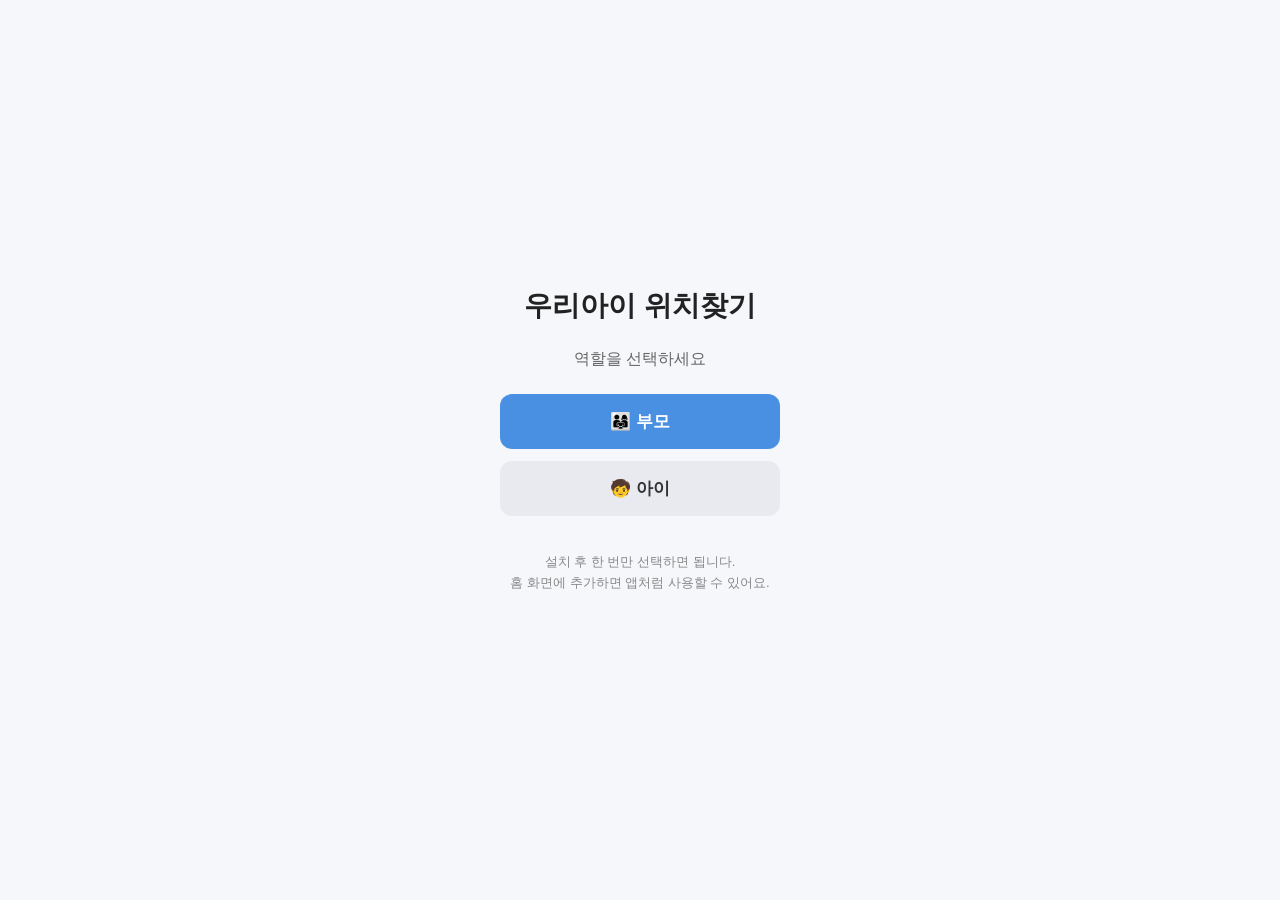
==== index.html @ baf78f46 "Initial commit: family location finder PWA Lightweight PWA for finding a child's location on demand." ====
<!DOCTYPE html>
<html lang="ko">
<head>
  <meta charset="UTF-8">
  <meta name="viewport" content="width=device-width, initial-scale=1.0, maximum-scale=1.0, user-scalable=no">
  <meta name="theme-color" content="#4a90e2">
  <title>우리아이 위치찾기</title>
  <link rel="manifest" href="./manifest.json">
  <link rel="apple-touch-icon" href="./icon.svg">
  <link rel="icon" href="./icon.svg" type="image/svg+xml">
  <meta name="apple-mobile-web-app-capable" content="yes">
  <meta name="apple-mobile-web-app-status-bar-style" content="default">
  <meta name="apple-mobile-web-app-title" content="우리아이">
  <link rel="stylesheet" href="./css/style.css">
</head>
<body class="role-page">
  <main class="container">
    <h1>우리아이 위치찾기</h1>
    <p class="subtitle">역할을 선택하세요</p>
    <div class="role-buttons">
      <a class="btn btn-primary" href="./parent.html">👨‍👩‍👧 부모</a>
      <a class="btn btn-secondary" href="./child.html">🧒 아이</a>
    </div>
    <p class="hint">설치 후 한 번만 선택하면 됩니다.<br>홈 화면에 추가하면 앱처럼 사용할 수 있어요.</p>
  </main>
  <script>
    if ('serviceWorker' in navigator) {
      navigator.serviceWorker.register('./sw.js').catch(() => {});
    }
  </script>
</body>
</html>
---- css/style.css ----
* { box-sizing: border-box; margin: 0; padding: 0; -webkit-tap-highlight-color: transparent; }

html, body {
  font-family: -apple-system, BlinkMacSystemFont, "Apple SD Gothic Neo", "Malgun Gothic", sans-serif;
  background: #f5f7fa;
  color: #222;
  min-height: 100vh;
  font-size: 16px;
}

.hidden { display: none !important; }

.topbar {
  display: flex; align-items: center; justify-content: space-between;
  padding: 14px 16px;
  background: #4a90e2; color: #fff;
  position: sticky; top: 0; z-index: 10;
}
.topbar h2 { font-size: 18px; font-weight: 600; }
.topbar .back, .topbar .settings {
  color: #fff; text-decoration: none; font-size: 22px;
  width: 32px; text-align: center;
}

.container {
  max-width: 480px; margin: 0 auto;
  padding: 20px 16px 40px;
  display: flex; flex-direction: column; gap: 16px;
}

.role-page .container {
  min-height: 100vh; justify-content: center; align-items: center; gap: 24px;
}
.role-page h1 { font-size: 28px; font-weight: 700; }
.role-page .subtitle { color: #666; font-size: 16px; }
.role-page .hint { color: #888; font-size: 13px; text-align: center; line-height: 1.6; margin-top: 12px; }
.role-page .role-buttons {
  display: flex; flex-direction: column; gap: 12px; width: 100%; max-width: 280px;
}

.card {
  background: #fff;
  border-radius: 16px;
  padding: 24px 20px;
  box-shadow: 0 2px 8px rgba(0,0,0,0.04);
  text-align: center;
}

.status-card .status-icon { font-size: 56px; margin-bottom: 12px; }
.status-card .status-text { font-size: 20px; font-weight: 600; margin-bottom: 6px; }
.status-card .status-sub { font-size: 14px; color: #888; }

.btn {
  display: inline-block;
  padding: 16px 24px;
  border: none;
  border-radius: 12px;
  font-size: 17px;
  font-weight: 600;
  cursor: pointer;
  text-align: center;
  text-decoration: none;
  font-family: inherit;
  transition: opacity 0.15s, transform 0.05s;
}
.btn:active { transform: scale(0.98); }
.btn:disabled { opacity: 0.5; }

.btn-primary { background: #4a90e2; color: #fff; }
.btn-secondary { background: #e8eaf0; color: #333; }
.btn-accept { background: #2ecc71; color: #fff; flex: 2; }
.btn-deny { background: #e74c3c; color: #fff; flex: 1; }
.btn-map { background: #f0f3f8; color: #333; padding: 12px; font-size: 14px; flex: 1; }

.big-btn { padding: 22px; font-size: 19px; width: 100%; }
.small-btn { padding: 10px 18px; font-size: 14px; margin-top: 16px; }

.action-row { display: flex; gap: 10px; margin-top: 20px; }

input[type="text"] {
  width: 100%;
  padding: 14px;
  border: 1px solid #ddd;
  border-radius: 10px;
  font-size: 15px;
  margin: 10px 0;
  font-family: inherit;
}
input[type="text"]:focus { outline: none; border-color: #4a90e2; }

.coords {
  text-align: left;
  background: #f8f9fb;
  padding: 14px;
  border-radius: 10px;
  margin: 14px 0;
  font-size: 14px;
  line-height: 1.8;
}
.coords span { font-weight: 600; color: #4a90e2; }

.map-links { display: flex; gap: 8px; margin-top: 8px; }

.card h3 { margin-bottom: 10px; font-size: 17px; }
.hint { color: #888; font-size: 13px; line-height: 1.6; }
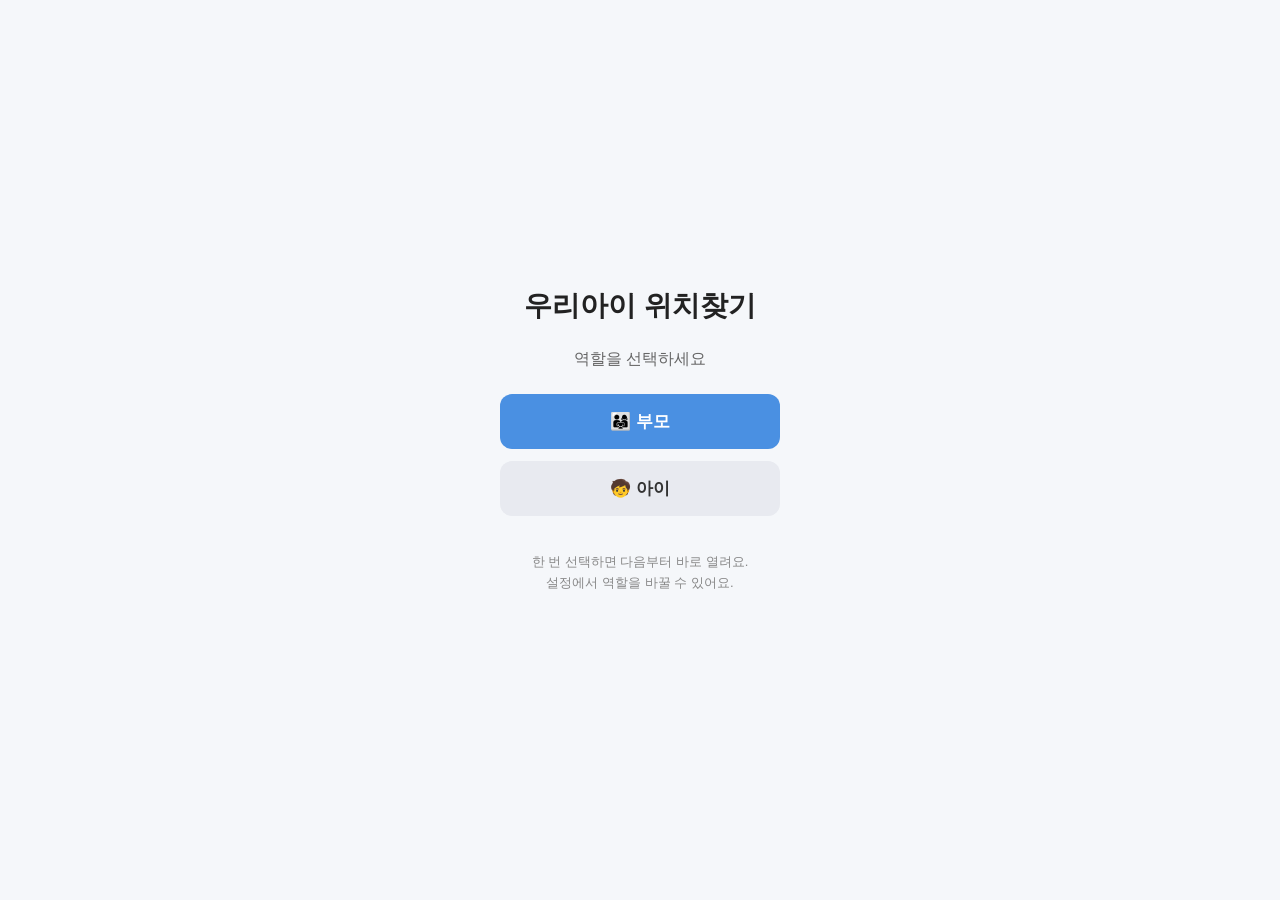
==== commit fdbb2107: "Persist role choice and add child auto-accept toggle - localStorage에 역할(parent/child) 저장, index.html" ====
--- a/index.html
+++ b/index.html
@@ -12,20 +12,37 @@
   <meta name="apple-mobile-web-app-status-bar-style" content="default">
   <meta name="apple-mobile-web-app-title" content="우리아이">
   <link rel="stylesheet" href="./css/style.css">
+  <script src="./js/config.js"></script>
+  <script>
+    // 역할이 저장돼 있으면 바로 해당 페이지로 이동
+    (function () {
+      var role = window.getRole();
+      if (role === 'parent') location.replace('./parent.html');
+      else if (role === 'child') location.replace('./child.html');
+    })();
+  </script>
 </head>
 <body class="role-page">
   <main class="container">
     <h1>우리아이 위치찾기</h1>
     <p class="subtitle">역할을 선택하세요</p>
     <div class="role-buttons">
-      <a class="btn btn-primary" href="./parent.html">👨‍👩‍👧 부모</a>
-      <a class="btn btn-secondary" href="./child.html">🧒 아이</a>
+      <button class="btn btn-primary" id="roleParent">👨‍👩‍👧 부모</button>
+      <button class="btn btn-secondary" id="roleChild">🧒 아이</button>
     </div>
-    <p class="hint">설치 후 한 번만 선택하면 됩니다.<br>홈 화면에 추가하면 앱처럼 사용할 수 있어요.</p>
+    <p class="hint">한 번 선택하면 다음부터 바로 열려요.<br>설정에서 역할을 바꿀 수 있어요.</p>
   </main>
   <script>
+    document.getElementById('roleParent').addEventListener('click', function () {
+      window.setRole('parent');
+      location.href = './parent.html';
+    });
+    document.getElementById('roleChild').addEventListener('click', function () {
+      window.setRole('child');
+      location.href = './child.html';
+    });
     if ('serviceWorker' in navigator) {
-      navigator.serviceWorker.register('./sw.js').catch(() => {});
+      navigator.serviceWorker.register('./sw.js').catch(function () {});
     }
   </script>
 </body>
--- a/css/style.css
+++ b/css/style.css
@@ -103,3 +103,30 @@
 
 .card h3 { margin-bottom: 10px; font-size: 17px; }
 .hint { color: #888; font-size: 13px; line-height: 1.6; }
+
+.row {
+  display: flex; align-items: center; gap: 10px;
+  margin: 10px 0;
+}
+.row label { width: 60px; font-size: 14px; color: #555; text-align: left; }
+.row select {
+  flex: 1;
+  padding: 12px;
+  border: 1px solid #ddd;
+  border-radius: 10px;
+  font-size: 15px;
+  background: #fff;
+  font-family: inherit;
+}
+
+#trackCard { text-align: center; }
+#trackCard .btn { width: 100%; margin-top: 8px; }
+.track-status {
+  background: #f0f7ff;
+  border-radius: 12px;
+  padding: 18px;
+  margin: 10px 0 14px;
+}
+.track-status .status-icon { font-size: 40px; }
+.track-status .status-text { font-size: 18px; font-weight: 600; margin-top: 4px; }
+.track-status .status-sub { font-size: 13px; color: #666; margin-top: 4px; }
